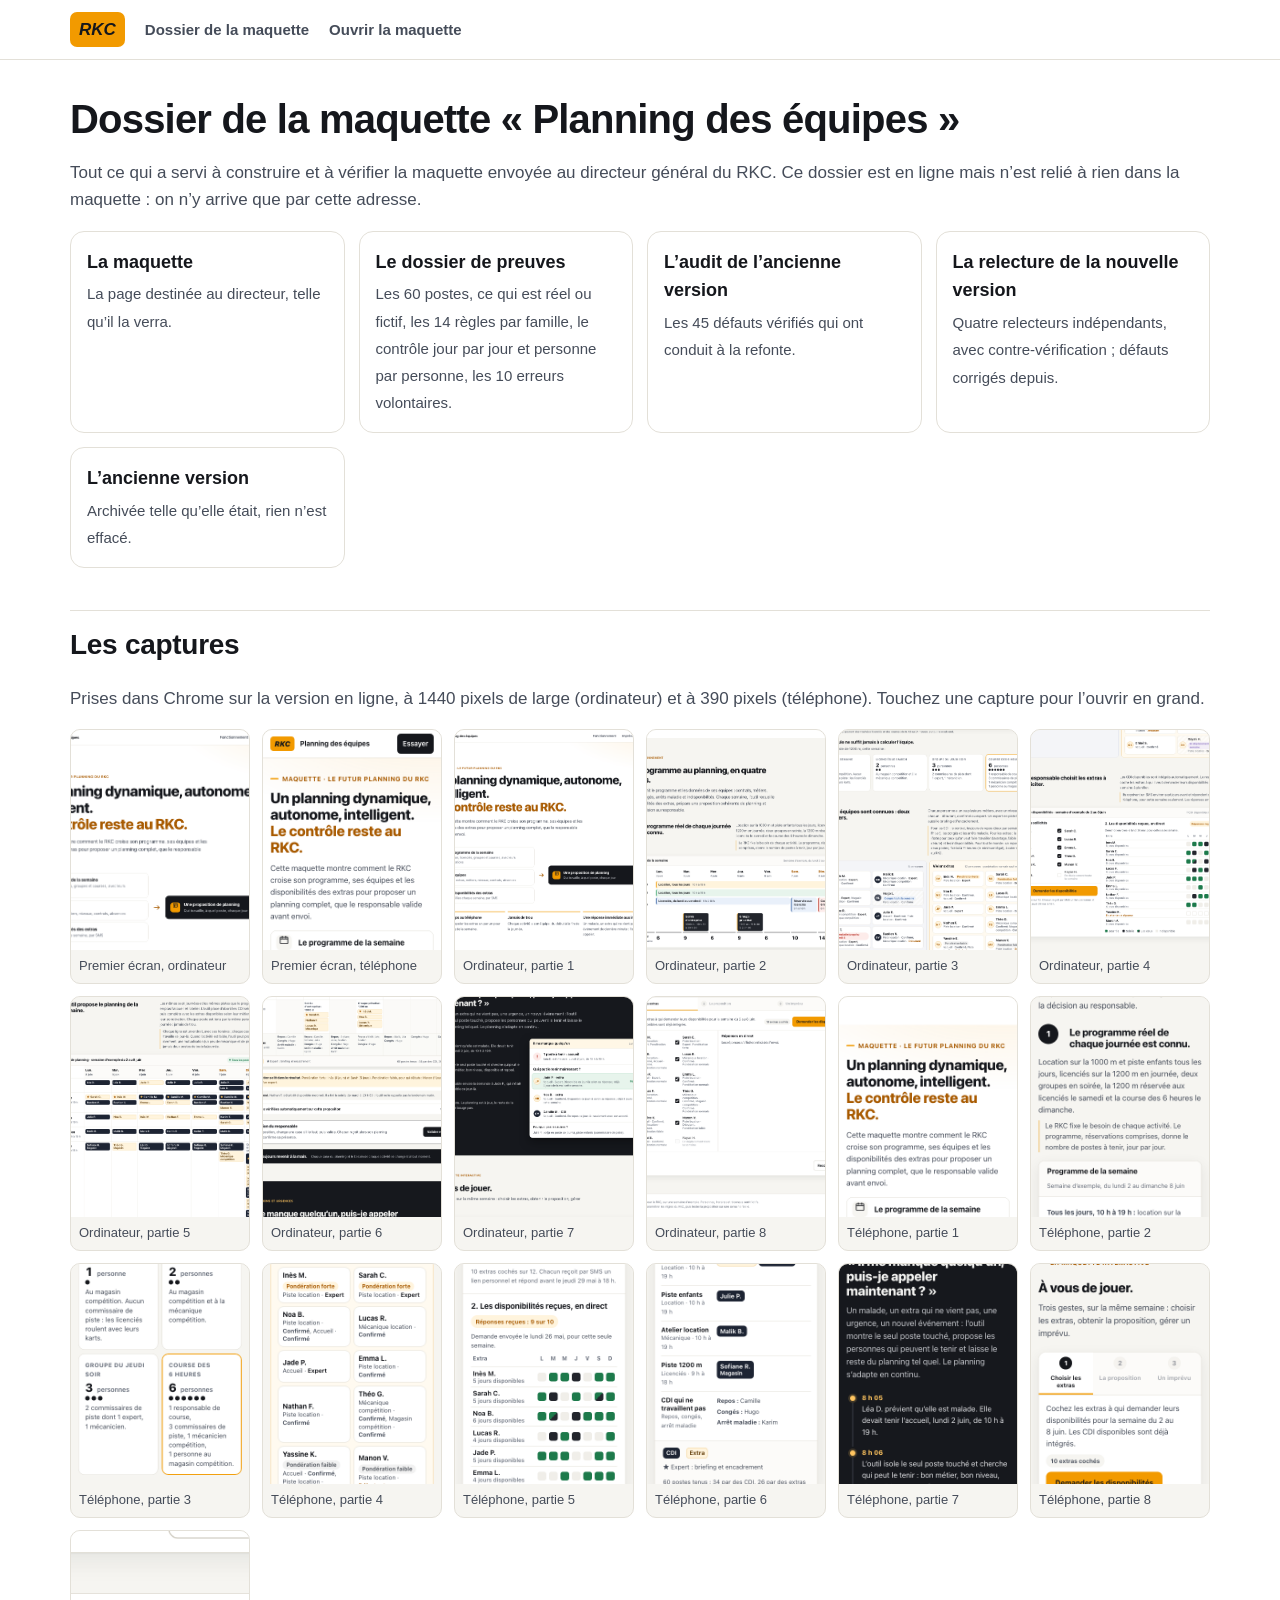
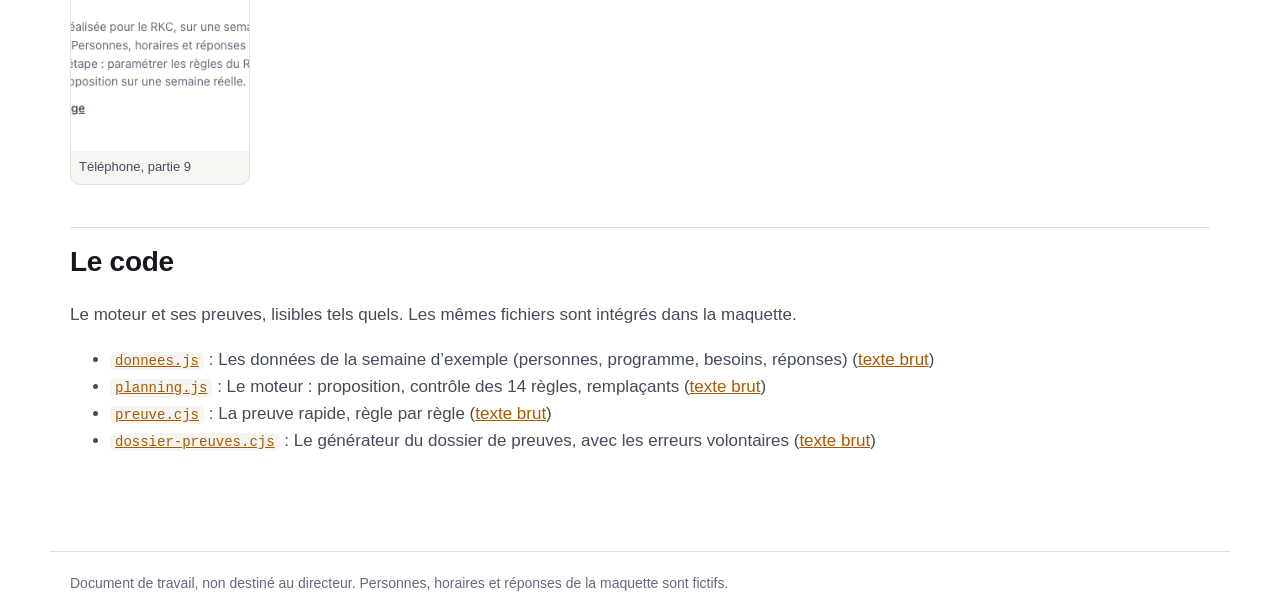
==== preuves/index.html @ 50855656 "Ajouter le dossier de la maquette RKC (preuves, audit, relecture, captures, code) Pages lisibles sur" ====
<!doctype html>
<html lang="fr"><head><meta charset="utf-8"><meta name="viewport" content="width=device-width, initial-scale=1">
<meta name="robots" content="noindex, nofollow"><title>Dossier · Dossier de la maquette RKC</title>
<link rel="icon" href="data:image/svg+xml,%3Csvg xmlns='http://www.w3.org/2000/svg' viewBox='0 0 64 64'%3E%3Crect width='64' height='64' rx='14' fill='%23f29a00'/%3E%3C/svg%3E">
<style>
:root { --encre:#15171c; --encre-2:#454c59; --encre-3:#646b78; --fond:#fff; --fond-2:#f6f5f1; --ligne:#e3e0d8; --orange:#f29a00; --orange-fonce:#a85a00; --vert:#1d7a4b; }
*{box-sizing:border-box} body{margin:0;background:var(--fond);color:var(--encre);font:17px/1.6 -apple-system,BlinkMacSystemFont,"Segoe UI",Roboto,Arial,sans-serif;-webkit-font-smoothing:antialiased}
header{border-bottom:1px solid var(--ligne);background:#fff;position:sticky;top:0;z-index:5}
header .in{max-width:1180px;margin:0 auto;padding:12px 20px;display:flex;gap:12px 20px;align-items:center;flex-wrap:wrap}
.logo{background:var(--orange);color:var(--encre);font-weight:900;font-style:italic;border-radius:7px;padding:4px 9px;text-decoration:none}
header a.lien{color:var(--encre-2);text-decoration:none;font-weight:600;font-size:15px} header a.lien:hover{color:var(--encre)}
main{max-width:1180px;margin:0 auto;padding:28px 20px 80px}
h1{font-size:clamp(28px,4vw,40px);line-height:1.15;letter-spacing:-.02em;margin:8px 0 16px}
h2{font-size:clamp(22px,3vw,28px);margin:42px 0 12px;letter-spacing:-.01em;padding-top:12px;border-top:1px solid var(--ligne)}
h3{font-size:20px;margin:28px 0 8px} h4{font-size:17px;margin:24px 0 6px}
p,li{color:var(--encre-2)} strong{color:var(--encre)} a{color:var(--orange-fonce)}
code{font:14px/1.4 ui-monospace,Menlo,monospace;background:var(--fond-2);padding:1px 5px;border-radius:5px;word-break:break-word}
.tableau{overflow-x:auto;margin:12px 0 18px;border:1px solid var(--ligne);border-radius:12px}
table{border-collapse:collapse;width:100%;font-size:14px;min-width:640px}
th,td{text-align:left;vertical-align:top;padding:8px 10px;border-bottom:1px solid var(--ligne)}
th{background:var(--fond-2);font-weight:700;color:var(--encre);position:sticky;top:0}
tr:nth-child(even) td{background:#fcfbf9}
blockquote{margin:12px 0;padding:10px 14px;border-left:4px solid var(--orange);background:var(--fond-2);border-radius:0 8px 8px 0;color:var(--encre-2)}
.correction{display:inline-block;margin-top:4px;color:var(--vert)}
.avertissement{background:#fff4dd;border:1px solid #f3d39a;border-radius:12px;padding:12px 16px;margin:0 0 20px;color:#5c3600}
.cartes{display:grid;grid-template-columns:repeat(auto-fill,minmax(260px,1fr));gap:14px;margin:14px 0}
.carte{display:block;border:1px solid var(--ligne);border-radius:14px;padding:16px;text-decoration:none;color:var(--encre);background:#fff}
.carte:hover{border-color:var(--encre)} .carte strong{display:block;font-size:18px;margin-bottom:4px} .carte span{color:var(--encre-2);font-size:15px}
.captures{display:grid;grid-template-columns:repeat(auto-fill,minmax(180px,1fr));gap:12px}
.captures a{display:block;border:1px solid var(--ligne);border-radius:10px;overflow:hidden;background:var(--fond-2);text-decoration:none;color:var(--encre-2);font-size:13px}
.captures img{display:block;width:100%;height:220px;object-fit:cover;object-position:top}
.captures span{display:block;padding:6px 8px}
footer{max-width:1180px;margin:0 auto;padding:20px;color:var(--encre-3);font-size:14px;border-top:1px solid var(--ligne)}
</style></head><body>
<header><div class="in"><a class="logo" href="./">RKC</a><a class="lien" href="./">Dossier de la maquette</a><a class="lien" href="./../?v=14">Ouvrir la maquette</a></div></header>
<main>
<h1>Dossier de la maquette « Planning des équipes »</h1>
<p>Tout ce qui a servi à construire et à vérifier la maquette envoyée au directeur général du RKC. Ce dossier est en ligne mais n’est relié à rien dans la maquette : on n’y arrive que par cette adresse.</p>
<div class="cartes">
  <a class="carte" href="../?v=14"><strong>La maquette</strong><span>La page destinée au directeur, telle qu’il la verra.</span></a>
  <a class="carte" href="dossier-de-preuves.html"><strong>Le dossier de preuves</strong><span>Les 60 postes, ce qui est réel ou fictif, les 14 règles par famille, le contrôle jour par jour et personne par personne, les 10 erreurs volontaires.</span></a>
  <a class="carte" href="audit-ancienne-version.html"><strong>L’audit de l’ancienne version</strong><span>Les 45 défauts vérifiés qui ont conduit à la refonte.</span></a>
  <a class="carte" href="relecture-nouvelle-version.html"><strong>La relecture de la nouvelle version</strong><span>Quatre relecteurs indépendants, avec contre-vérification ; défauts corrigés depuis.</span></a>
  <a class="carte" href="../archives/version-du-8-novembre-14h40/"><strong>L’ancienne version</strong><span>Archivée telle qu’elle était, rien n’est effacé.</span></a>
</div>
<h2 id="captures">Les captures</h2>
<p>Prises dans Chrome sur la version en ligne, à 1440 pixels de large (ordinateur) et à 390 pixels (téléphone). Touchez une capture pour l’ouvrir en grand.</p>
<div class="captures"><a href="captures/premier-ecran-1440-ecran.png"><img src="captures/premier-ecran-1440-ecran.png" alt="Premier écran, ordinateur" loading="lazy"><span>Premier écran, ordinateur</span></a><a href="captures/premier-ecran-390-ecran.png"><img src="captures/premier-ecran-390-ecran.png" alt="Premier écran, téléphone" loading="lazy"><span>Premier écran, téléphone</span></a><a href="captures/ordinateur-1440-01.png"><img src="captures/ordinateur-1440-01.png" alt="Ordinateur, partie 1" loading="lazy"><span>Ordinateur, partie 1</span></a><a href="captures/ordinateur-1440-02.png"><img src="captures/ordinateur-1440-02.png" alt="Ordinateur, partie 2" loading="lazy"><span>Ordinateur, partie 2</span></a><a href="captures/ordinateur-1440-03.png"><img src="captures/ordinateur-1440-03.png" alt="Ordinateur, partie 3" loading="lazy"><span>Ordinateur, partie 3</span></a><a href="captures/ordinateur-1440-04.png"><img src="captures/ordinateur-1440-04.png" alt="Ordinateur, partie 4" loading="lazy"><span>Ordinateur, partie 4</span></a><a href="captures/ordinateur-1440-05.png"><img src="captures/ordinateur-1440-05.png" alt="Ordinateur, partie 5" loading="lazy"><span>Ordinateur, partie 5</span></a><a href="captures/ordinateur-1440-06.png"><img src="captures/ordinateur-1440-06.png" alt="Ordinateur, partie 6" loading="lazy"><span>Ordinateur, partie 6</span></a><a href="captures/ordinateur-1440-07.png"><img src="captures/ordinateur-1440-07.png" alt="Ordinateur, partie 7" loading="lazy"><span>Ordinateur, partie 7</span></a><a href="captures/ordinateur-1440-08.png"><img src="captures/ordinateur-1440-08.png" alt="Ordinateur, partie 8" loading="lazy"><span>Ordinateur, partie 8</span></a><a href="captures/telephone-390-01.png"><img src="captures/telephone-390-01.png" alt="Téléphone, partie 1" loading="lazy"><span>Téléphone, partie 1</span></a><a href="captures/telephone-390-02.png"><img src="captures/telephone-390-02.png" alt="Téléphone, partie 2" loading="lazy"><span>Téléphone, partie 2</span></a><a href="captures/telephone-390-03.png"><img src="captures/telephone-390-03.png" alt="Téléphone, partie 3" loading="lazy"><span>Téléphone, partie 3</span></a><a href="captures/telephone-390-04.png"><img src="captures/telephone-390-04.png" alt="Téléphone, partie 4" loading="lazy"><span>Téléphone, partie 4</span></a><a href="captures/telephone-390-05.png"><img src="captures/telephone-390-05.png" alt="Téléphone, partie 5" loading="lazy"><span>Téléphone, partie 5</span></a><a href="captures/telephone-390-06.png"><img src="captures/telephone-390-06.png" alt="Téléphone, partie 6" loading="lazy"><span>Téléphone, partie 6</span></a><a href="captures/telephone-390-07.png"><img src="captures/telephone-390-07.png" alt="Téléphone, partie 7" loading="lazy"><span>Téléphone, partie 7</span></a><a href="captures/telephone-390-08.png"><img src="captures/telephone-390-08.png" alt="Téléphone, partie 8" loading="lazy"><span>Téléphone, partie 8</span></a><a href="captures/telephone-390-09.png"><img src="captures/telephone-390-09.png" alt="Téléphone, partie 9" loading="lazy"><span>Téléphone, partie 9</span></a></div>
<h2 id="code">Le code</h2>
<p>Le moteur et ses preuves, lisibles tels quels. Les mêmes fichiers sont intégrés dans la maquette.</p>
<ul><li><a href="https://github.com/ariver-ops/rkc-planning-vision/blob/gh-pages/preuves/sources/donnees.js.txt"><code>donnees.js</code></a> : Les données de la semaine d’exemple (personnes, programme, besoins, réponses) (<a href="sources/donnees.js.txt">texte brut</a>)</li><li><a href="https://github.com/ariver-ops/rkc-planning-vision/blob/gh-pages/preuves/sources/planning.js.txt"><code>planning.js</code></a> : Le moteur : proposition, contrôle des 14 règles, remplaçants (<a href="sources/planning.js.txt">texte brut</a>)</li><li><a href="https://github.com/ariver-ops/rkc-planning-vision/blob/gh-pages/preuves/sources/preuve.cjs.txt"><code>preuve.cjs</code></a> : La preuve rapide, règle par règle (<a href="sources/preuve.cjs.txt">texte brut</a>)</li><li><a href="https://github.com/ariver-ops/rkc-planning-vision/blob/gh-pages/preuves/sources/dossier-preuves.cjs.txt"><code>dossier-preuves.cjs</code></a> : Le générateur du dossier de preuves, avec les erreurs volontaires (<a href="sources/dossier-preuves.cjs.txt">texte brut</a>)</li></ul>
</main>
<footer>Document de travail, non destiné au directeur. Personnes, horaires et réponses de la maquette sont fictifs.</footer>
</body></html>
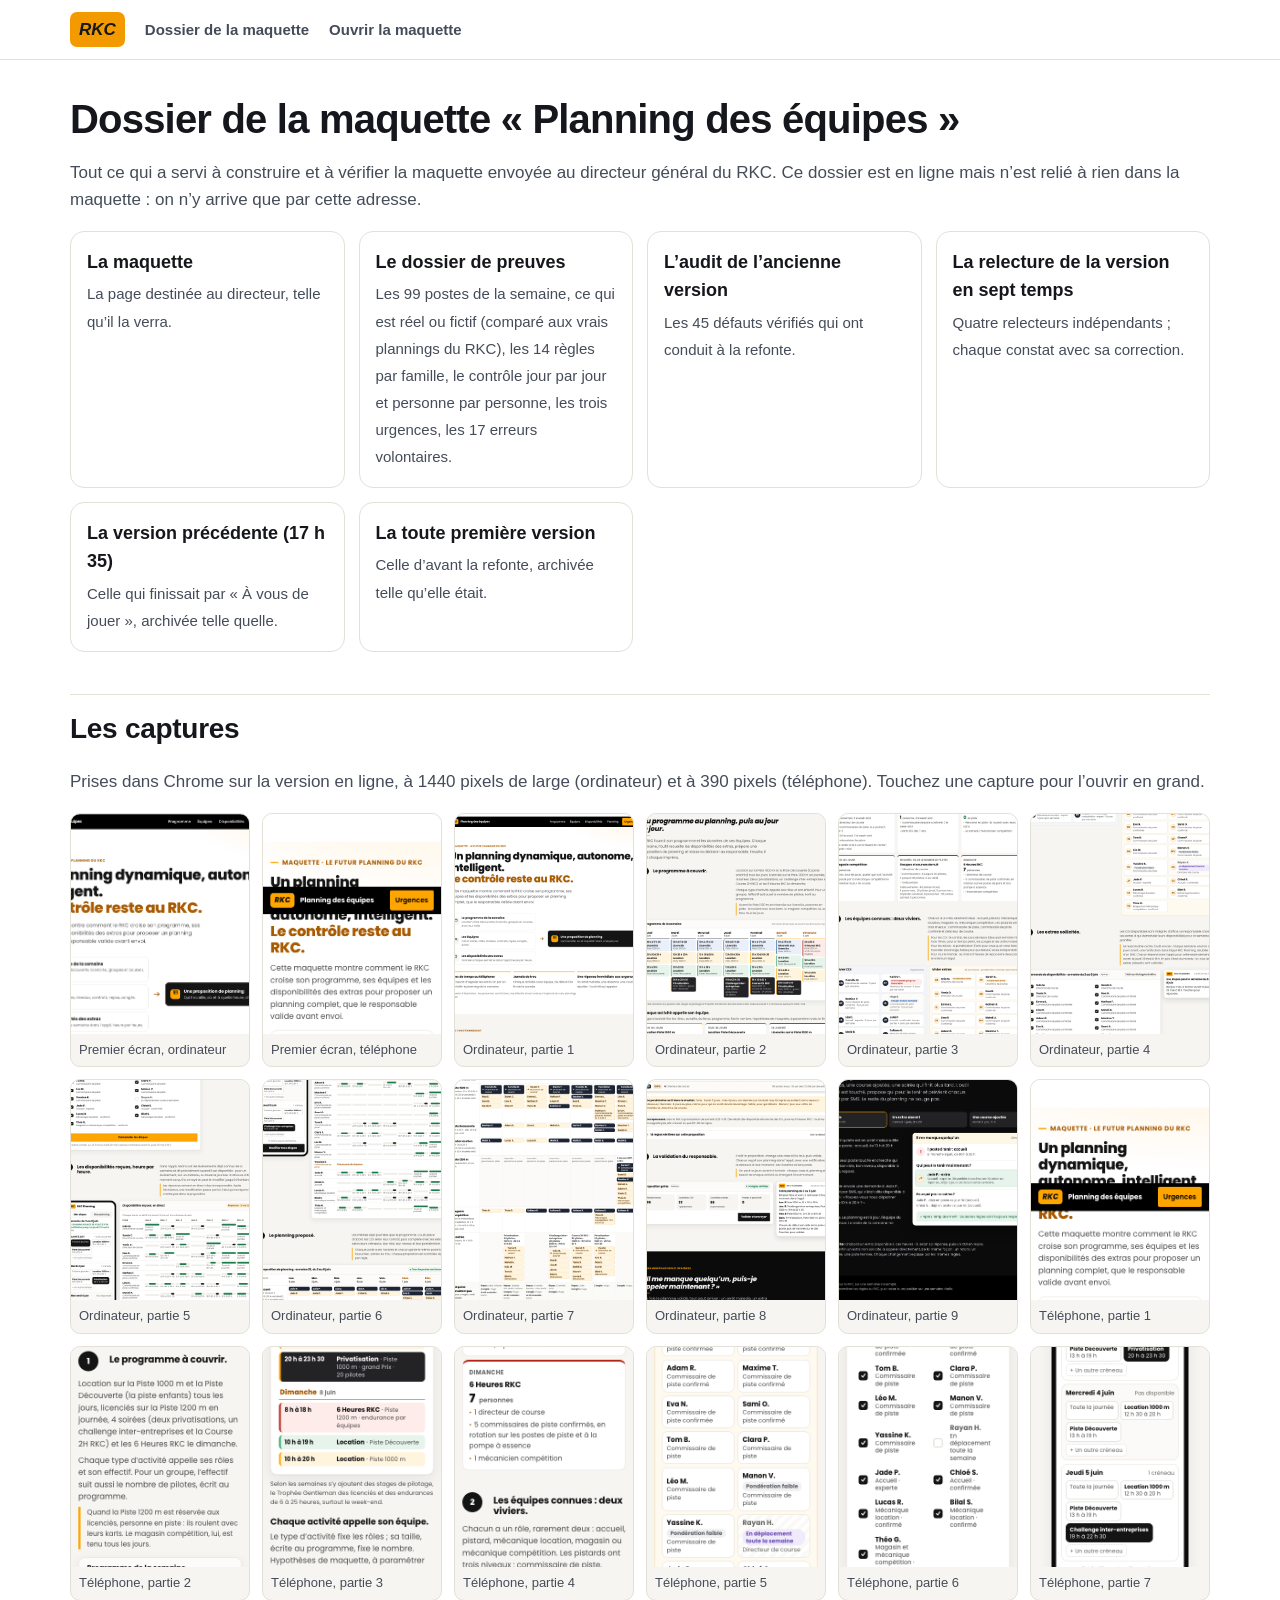
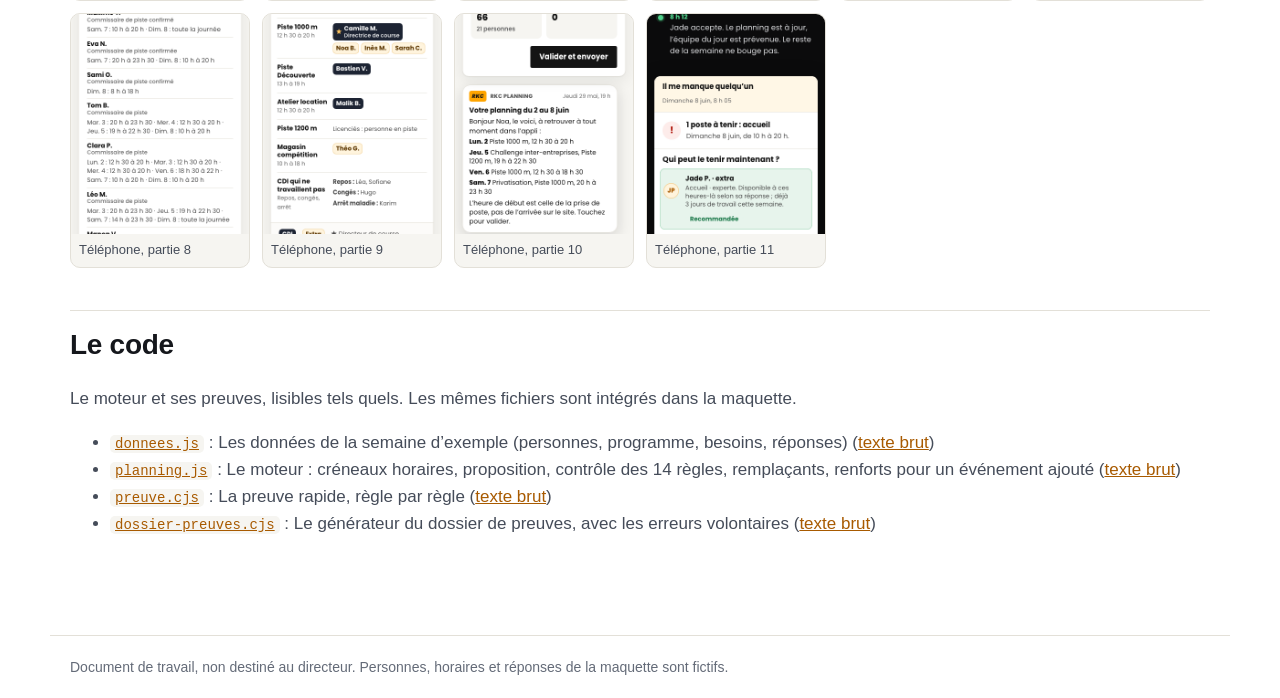
==== commit 19cbd560: "Maquette RKC : validation depuis l'ordinateur ou le téléphone ; dossier de preuves, relecture et cap" ====
--- a/preuves/index.html
+++ b/preuves/index.html
@@ -1,7 +1,7 @@
 <!doctype html>
 <html lang="fr"><head><meta charset="utf-8"><meta name="viewport" content="width=device-width, initial-scale=1">
 <meta name="robots" content="noindex, nofollow"><title>Dossier · Dossier de la maquette RKC</title>
-<link rel="icon" href="data:image/svg+xml,%3Csvg xmlns='http://www.w3.org/2000/svg' viewBox='0 0 64 64'%3E%3Crect width='64' height='64' rx='14' fill='%23f29a00'/%3E%3C/svg%3E">
+<link rel="icon" href="data:image/svg+xml,%3Csvg xmlns='http://www.w3.org/2000/svg' viewBox='0 0 64 64'%3E%3Crect width='64' height='64' rx='14' fill='%23ffa500'/%3E%3C/svg%3E">
 <style>
 :root { --encre:#15171c; --encre-2:#454c59; --encre-3:#646b78; --fond:#fff; --fond-2:#f6f5f1; --ligne:#e3e0d8; --orange:#f29a00; --orange-fonce:#a85a00; --vert:#1d7a4b; }
 *{box-sizing:border-box} body{margin:0;background:var(--fond);color:var(--encre);font:17px/1.6 -apple-system,BlinkMacSystemFont,"Segoe UI",Roboto,Arial,sans-serif;-webkit-font-smoothing:antialiased}
@@ -32,23 +32,24 @@
 .captures span{display:block;padding:6px 8px}
 footer{max-width:1180px;margin:0 auto;padding:20px;color:var(--encre-3);font-size:14px;border-top:1px solid var(--ligne)}
 </style></head><body>
-<header><div class="in"><a class="logo" href="./">RKC</a><a class="lien" href="./">Dossier de la maquette</a><a class="lien" href="./../?v=14">Ouvrir la maquette</a></div></header>
+<header><div class="in"><a class="logo" href="./">RKC</a><a class="lien" href="./">Dossier de la maquette</a><a class="lien" href="./../?v=16">Ouvrir la maquette</a></div></header>
 <main>
 <h1>Dossier de la maquette « Planning des équipes »</h1>
 <p>Tout ce qui a servi à construire et à vérifier la maquette envoyée au directeur général du RKC. Ce dossier est en ligne mais n’est relié à rien dans la maquette : on n’y arrive que par cette adresse.</p>
 <div class="cartes">
-  <a class="carte" href="../?v=14"><strong>La maquette</strong><span>La page destinée au directeur, telle qu’il la verra.</span></a>
-  <a class="carte" href="dossier-de-preuves.html"><strong>Le dossier de preuves</strong><span>Les 60 postes, ce qui est réel ou fictif, les 14 règles par famille, le contrôle jour par jour et personne par personne, les 10 erreurs volontaires.</span></a>
+  <a class="carte" href="../?v=16"><strong>La maquette</strong><span>La page destinée au directeur, telle qu’il la verra.</span></a>
+  <a class="carte" href="dossier-de-preuves.html"><strong>Le dossier de preuves</strong><span>Les 99 postes de la semaine, ce qui est réel ou fictif (comparé aux vrais plannings du RKC), les 14 règles par famille, le contrôle jour par jour et personne par personne, les trois urgences, les 17 erreurs volontaires.</span></a>
   <a class="carte" href="audit-ancienne-version.html"><strong>L’audit de l’ancienne version</strong><span>Les 45 défauts vérifiés qui ont conduit à la refonte.</span></a>
-  <a class="carte" href="relecture-nouvelle-version.html"><strong>La relecture de la nouvelle version</strong><span>Quatre relecteurs indépendants, avec contre-vérification ; défauts corrigés depuis.</span></a>
-  <a class="carte" href="../archives/version-du-8-novembre-14h40/"><strong>L’ancienne version</strong><span>Archivée telle qu’elle était, rien n’est effacé.</span></a>
+  <a class="carte" href="relecture-nouvelle-version.html"><strong>La relecture de la version en sept temps</strong><span>Quatre relecteurs indépendants ; chaque constat avec sa correction.</span></a>
+  <a class="carte" href="../archives/version-du-8-novembre-17h35/"><strong>La version précédente (17 h 35)</strong><span>Celle qui finissait par « À vous de jouer », archivée telle quelle.</span></a>
+  <a class="carte" href="../archives/version-du-8-novembre-14h40/"><strong>La toute première version</strong><span>Celle d’avant la refonte, archivée telle qu’elle était.</span></a>
 </div>
 <h2 id="captures">Les captures</h2>
 <p>Prises dans Chrome sur la version en ligne, à 1440 pixels de large (ordinateur) et à 390 pixels (téléphone). Touchez une capture pour l’ouvrir en grand.</p>
-<div class="captures"><a href="captures/premier-ecran-1440-ecran.png"><img src="captures/premier-ecran-1440-ecran.png" alt="Premier écran, ordinateur" loading="lazy"><span>Premier écran, ordinateur</span></a><a href="captures/premier-ecran-390-ecran.png"><img src="captures/premier-ecran-390-ecran.png" alt="Premier écran, téléphone" loading="lazy"><span>Premier écran, téléphone</span></a><a href="captures/ordinateur-1440-01.png"><img src="captures/ordinateur-1440-01.png" alt="Ordinateur, partie 1" loading="lazy"><span>Ordinateur, partie 1</span></a><a href="captures/ordinateur-1440-02.png"><img src="captures/ordinateur-1440-02.png" alt="Ordinateur, partie 2" loading="lazy"><span>Ordinateur, partie 2</span></a><a href="captures/ordinateur-1440-03.png"><img src="captures/ordinateur-1440-03.png" alt="Ordinateur, partie 3" loading="lazy"><span>Ordinateur, partie 3</span></a><a href="captures/ordinateur-1440-04.png"><img src="captures/ordinateur-1440-04.png" alt="Ordinateur, partie 4" loading="lazy"><span>Ordinateur, partie 4</span></a><a href="captures/ordinateur-1440-05.png"><img src="captures/ordinateur-1440-05.png" alt="Ordinateur, partie 5" loading="lazy"><span>Ordinateur, partie 5</span></a><a href="captures/ordinateur-1440-06.png"><img src="captures/ordinateur-1440-06.png" alt="Ordinateur, partie 6" loading="lazy"><span>Ordinateur, partie 6</span></a><a href="captures/ordinateur-1440-07.png"><img src="captures/ordinateur-1440-07.png" alt="Ordinateur, partie 7" loading="lazy"><span>Ordinateur, partie 7</span></a><a href="captures/ordinateur-1440-08.png"><img src="captures/ordinateur-1440-08.png" alt="Ordinateur, partie 8" loading="lazy"><span>Ordinateur, partie 8</span></a><a href="captures/telephone-390-01.png"><img src="captures/telephone-390-01.png" alt="Téléphone, partie 1" loading="lazy"><span>Téléphone, partie 1</span></a><a href="captures/telephone-390-02.png"><img src="captures/telephone-390-02.png" alt="Téléphone, partie 2" loading="lazy"><span>Téléphone, partie 2</span></a><a href="captures/telephone-390-03.png"><img src="captures/telephone-390-03.png" alt="Téléphone, partie 3" loading="lazy"><span>Téléphone, partie 3</span></a><a href="captures/telephone-390-04.png"><img src="captures/telephone-390-04.png" alt="Téléphone, partie 4" loading="lazy"><span>Téléphone, partie 4</span></a><a href="captures/telephone-390-05.png"><img src="captures/telephone-390-05.png" alt="Téléphone, partie 5" loading="lazy"><span>Téléphone, partie 5</span></a><a href="captures/telephone-390-06.png"><img src="captures/telephone-390-06.png" alt="Téléphone, partie 6" loading="lazy"><span>Téléphone, partie 6</span></a><a href="captures/telephone-390-07.png"><img src="captures/telephone-390-07.png" alt="Téléphone, partie 7" loading="lazy"><span>Téléphone, partie 7</span></a><a href="captures/telephone-390-08.png"><img src="captures/telephone-390-08.png" alt="Téléphone, partie 8" loading="lazy"><span>Téléphone, partie 8</span></a><a href="captures/telephone-390-09.png"><img src="captures/telephone-390-09.png" alt="Téléphone, partie 9" loading="lazy"><span>Téléphone, partie 9</span></a></div>
+<div class="captures"><a href="captures/premier-ecran-1440-ecran.png"><img src="captures/premier-ecran-1440-ecran.png" alt="Premier écran, ordinateur" loading="lazy"><span>Premier écran, ordinateur</span></a><a href="captures/premier-ecran-390-ecran.png"><img src="captures/premier-ecran-390-ecran.png" alt="Premier écran, téléphone" loading="lazy"><span>Premier écran, téléphone</span></a><a href="captures/ordinateur-1440-01.png"><img src="captures/ordinateur-1440-01.png" alt="Ordinateur, partie 1" loading="lazy"><span>Ordinateur, partie 1</span></a><a href="captures/ordinateur-1440-02.png"><img src="captures/ordinateur-1440-02.png" alt="Ordinateur, partie 2" loading="lazy"><span>Ordinateur, partie 2</span></a><a href="captures/ordinateur-1440-03.png"><img src="captures/ordinateur-1440-03.png" alt="Ordinateur, partie 3" loading="lazy"><span>Ordinateur, partie 3</span></a><a href="captures/ordinateur-1440-04.png"><img src="captures/ordinateur-1440-04.png" alt="Ordinateur, partie 4" loading="lazy"><span>Ordinateur, partie 4</span></a><a href="captures/ordinateur-1440-05.png"><img src="captures/ordinateur-1440-05.png" alt="Ordinateur, partie 5" loading="lazy"><span>Ordinateur, partie 5</span></a><a href="captures/ordinateur-1440-06.png"><img src="captures/ordinateur-1440-06.png" alt="Ordinateur, partie 6" loading="lazy"><span>Ordinateur, partie 6</span></a><a href="captures/ordinateur-1440-07.png"><img src="captures/ordinateur-1440-07.png" alt="Ordinateur, partie 7" loading="lazy"><span>Ordinateur, partie 7</span></a><a href="captures/ordinateur-1440-08.png"><img src="captures/ordinateur-1440-08.png" alt="Ordinateur, partie 8" loading="lazy"><span>Ordinateur, partie 8</span></a><a href="captures/ordinateur-1440-09.png"><img src="captures/ordinateur-1440-09.png" alt="Ordinateur, partie 9" loading="lazy"><span>Ordinateur, partie 9</span></a><a href="captures/telephone-390-01.png"><img src="captures/telephone-390-01.png" alt="Téléphone, partie 1" loading="lazy"><span>Téléphone, partie 1</span></a><a href="captures/telephone-390-02.png"><img src="captures/telephone-390-02.png" alt="Téléphone, partie 2" loading="lazy"><span>Téléphone, partie 2</span></a><a href="captures/telephone-390-03.png"><img src="captures/telephone-390-03.png" alt="Téléphone, partie 3" loading="lazy"><span>Téléphone, partie 3</span></a><a href="captures/telephone-390-04.png"><img src="captures/telephone-390-04.png" alt="Téléphone, partie 4" loading="lazy"><span>Téléphone, partie 4</span></a><a href="captures/telephone-390-05.png"><img src="captures/telephone-390-05.png" alt="Téléphone, partie 5" loading="lazy"><span>Téléphone, partie 5</span></a><a href="captures/telephone-390-06.png"><img src="captures/telephone-390-06.png" alt="Téléphone, partie 6" loading="lazy"><span>Téléphone, partie 6</span></a><a href="captures/telephone-390-07.png"><img src="captures/telephone-390-07.png" alt="Téléphone, partie 7" loading="lazy"><span>Téléphone, partie 7</span></a><a href="captures/telephone-390-08.png"><img src="captures/telephone-390-08.png" alt="Téléphone, partie 8" loading="lazy"><span>Téléphone, partie 8</span></a><a href="captures/telephone-390-09.png"><img src="captures/telephone-390-09.png" alt="Téléphone, partie 9" loading="lazy"><span>Téléphone, partie 9</span></a><a href="captures/telephone-390-10.png"><img src="captures/telephone-390-10.png" alt="Téléphone, partie 10" loading="lazy"><span>Téléphone, partie 10</span></a><a href="captures/telephone-390-11.png"><img src="captures/telephone-390-11.png" alt="Téléphone, partie 11" loading="lazy"><span>Téléphone, partie 11</span></a></div>
 <h2 id="code">Le code</h2>
 <p>Le moteur et ses preuves, lisibles tels quels. Les mêmes fichiers sont intégrés dans la maquette.</p>
-<ul><li><a href="https://github.com/ariver-ops/rkc-planning-vision/blob/gh-pages/preuves/sources/donnees.js.txt"><code>donnees.js</code></a> : Les données de la semaine d’exemple (personnes, programme, besoins, réponses) (<a href="sources/donnees.js.txt">texte brut</a>)</li><li><a href="https://github.com/ariver-ops/rkc-planning-vision/blob/gh-pages/preuves/sources/planning.js.txt"><code>planning.js</code></a> : Le moteur : proposition, contrôle des 14 règles, remplaçants (<a href="sources/planning.js.txt">texte brut</a>)</li><li><a href="https://github.com/ariver-ops/rkc-planning-vision/blob/gh-pages/preuves/sources/preuve.cjs.txt"><code>preuve.cjs</code></a> : La preuve rapide, règle par règle (<a href="sources/preuve.cjs.txt">texte brut</a>)</li><li><a href="https://github.com/ariver-ops/rkc-planning-vision/blob/gh-pages/preuves/sources/dossier-preuves.cjs.txt"><code>dossier-preuves.cjs</code></a> : Le générateur du dossier de preuves, avec les erreurs volontaires (<a href="sources/dossier-preuves.cjs.txt">texte brut</a>)</li></ul>
+<ul><li><a href="https://github.com/ariver-ops/rkc-planning-vision/blob/gh-pages/preuves/sources/donnees.js.txt"><code>donnees.js</code></a> : Les données de la semaine d’exemple (personnes, programme, besoins, réponses) (<a href="sources/donnees.js.txt">texte brut</a>)</li><li><a href="https://github.com/ariver-ops/rkc-planning-vision/blob/gh-pages/preuves/sources/planning.js.txt"><code>planning.js</code></a> : Le moteur : créneaux horaires, proposition, contrôle des 14 règles, remplaçants, renforts pour un événement ajouté (<a href="sources/planning.js.txt">texte brut</a>)</li><li><a href="https://github.com/ariver-ops/rkc-planning-vision/blob/gh-pages/preuves/sources/preuve.cjs.txt"><code>preuve.cjs</code></a> : La preuve rapide, règle par règle (<a href="sources/preuve.cjs.txt">texte brut</a>)</li><li><a href="https://github.com/ariver-ops/rkc-planning-vision/blob/gh-pages/preuves/sources/dossier-preuves.cjs.txt"><code>dossier-preuves.cjs</code></a> : Le générateur du dossier de preuves, avec les erreurs volontaires (<a href="sources/dossier-preuves.cjs.txt">texte brut</a>)</li></ul>
 </main>
 <footer>Document de travail, non destiné au directeur. Personnes, horaires et réponses de la maquette sont fictifs.</footer>
 </body></html>
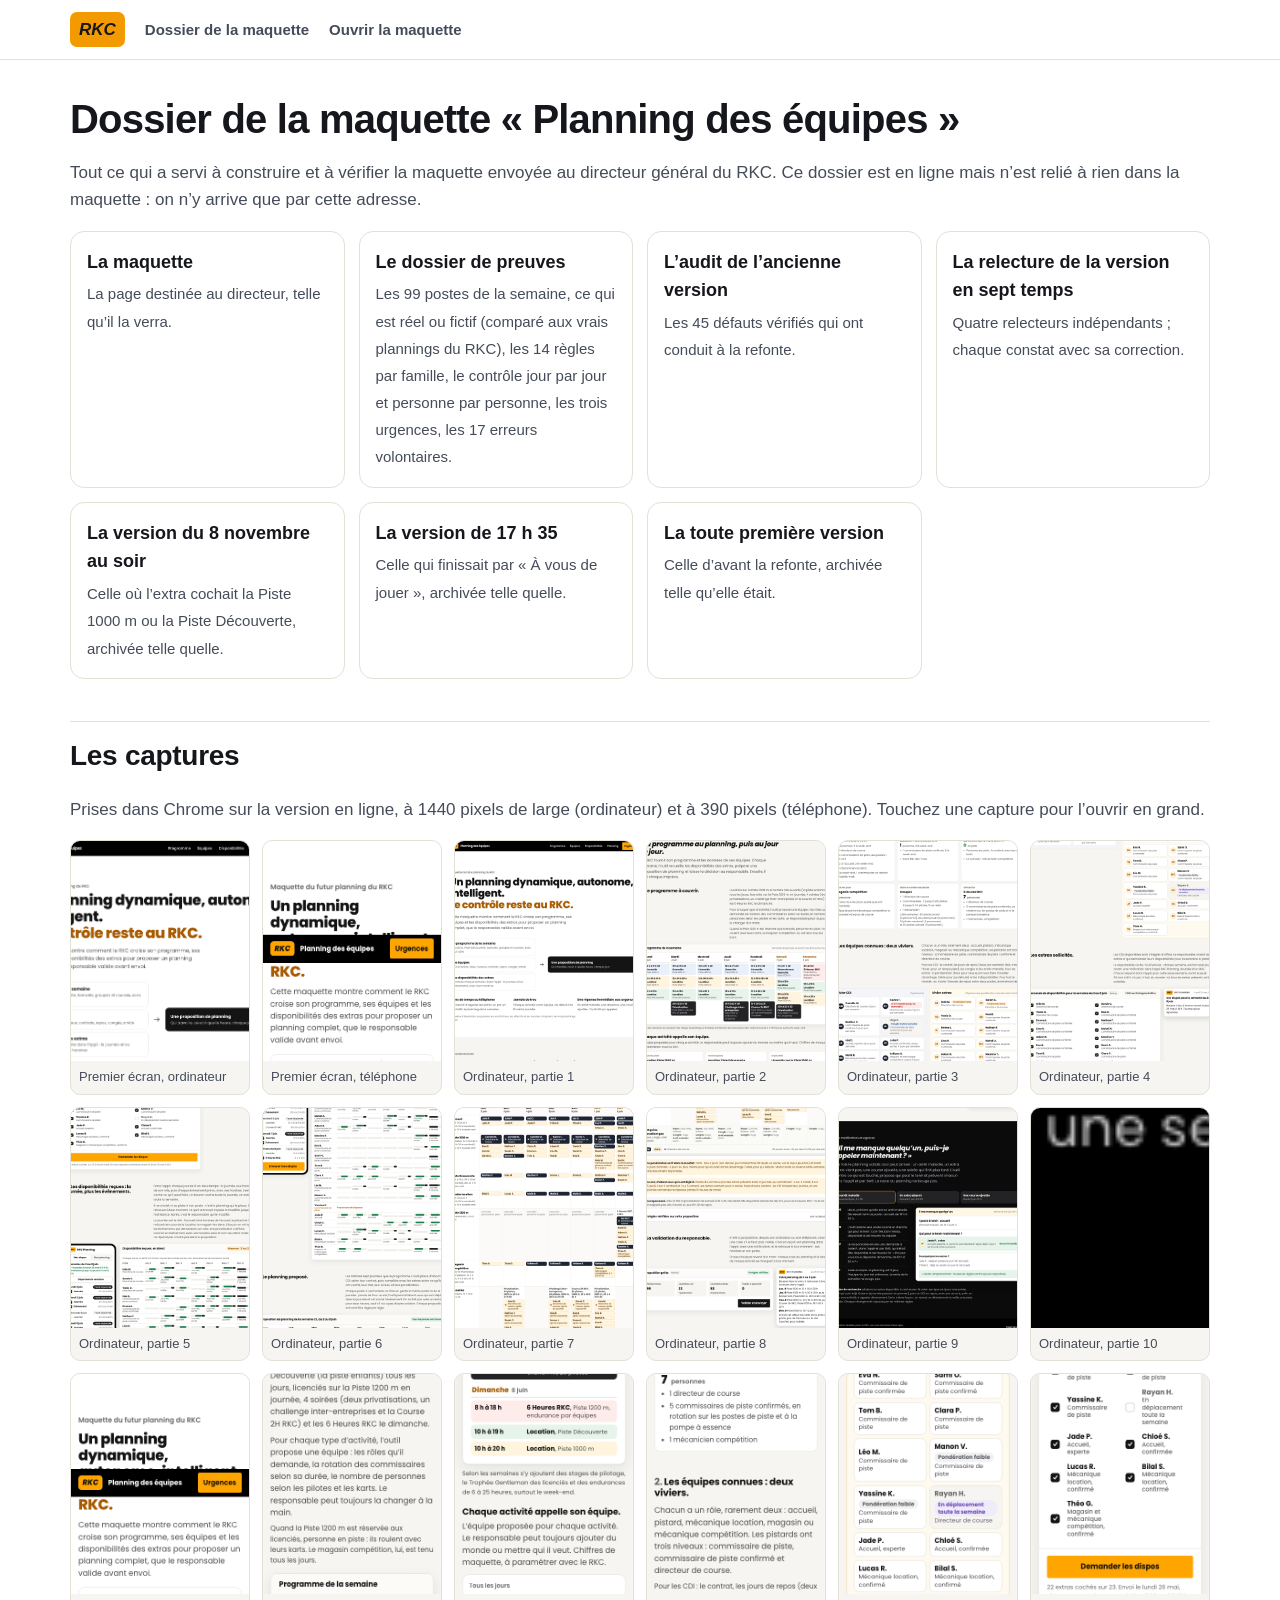
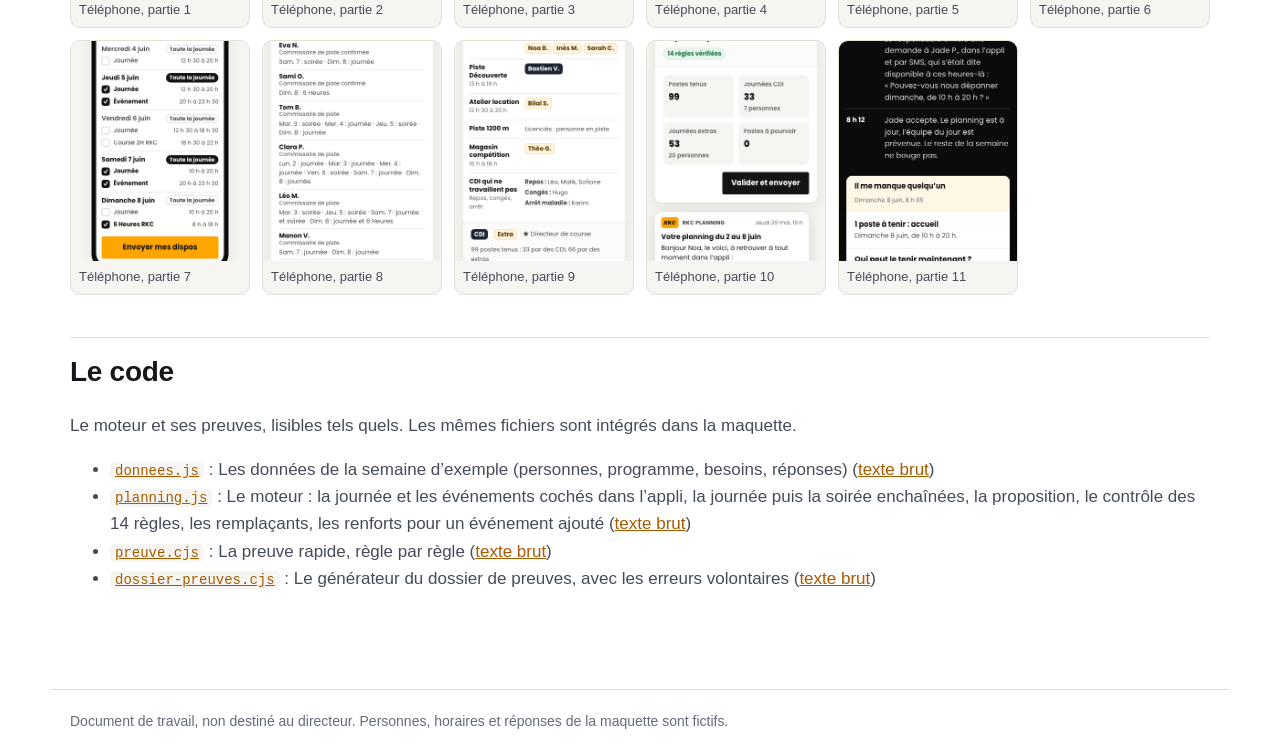
==== commit 06a060bd: "Dossier de preuves : journée et événements cochés, soirée enchaînée, captures de la version en ligne" ====
--- a/preuves/index.html
+++ b/preuves/index.html
@@ -37,19 +37,20 @@
 <h1>Dossier de la maquette « Planning des équipes »</h1>
 <p>Tout ce qui a servi à construire et à vérifier la maquette envoyée au directeur général du RKC. Ce dossier est en ligne mais n’est relié à rien dans la maquette : on n’y arrive que par cette adresse.</p>
 <div class="cartes">
-  <a class="carte" href="../?v=16"><strong>La maquette</strong><span>La page destinée au directeur, telle qu’il la verra.</span></a>
+  <a class="carte" href="../"><strong>La maquette</strong><span>La page destinée au directeur, telle qu’il la verra.</span></a>
   <a class="carte" href="dossier-de-preuves.html"><strong>Le dossier de preuves</strong><span>Les 99 postes de la semaine, ce qui est réel ou fictif (comparé aux vrais plannings du RKC), les 14 règles par famille, le contrôle jour par jour et personne par personne, les trois urgences, les 17 erreurs volontaires.</span></a>
   <a class="carte" href="audit-ancienne-version.html"><strong>L’audit de l’ancienne version</strong><span>Les 45 défauts vérifiés qui ont conduit à la refonte.</span></a>
   <a class="carte" href="relecture-nouvelle-version.html"><strong>La relecture de la version en sept temps</strong><span>Quatre relecteurs indépendants ; chaque constat avec sa correction.</span></a>
-  <a class="carte" href="../archives/version-du-8-novembre-17h35/"><strong>La version précédente (17 h 35)</strong><span>Celle qui finissait par « À vous de jouer », archivée telle quelle.</span></a>
+  <a class="carte" href="../archives/version-du-8-novembre-soir/"><strong>La version du 8 novembre au soir</strong><span>Celle où l’extra cochait la Piste 1000 m ou la Piste Découverte, archivée telle quelle.</span></a>
+  <a class="carte" href="../archives/version-du-8-novembre-17h35/"><strong>La version de 17 h 35</strong><span>Celle qui finissait par « À vous de jouer », archivée telle quelle.</span></a>
   <a class="carte" href="../archives/version-du-8-novembre-14h40/"><strong>La toute première version</strong><span>Celle d’avant la refonte, archivée telle qu’elle était.</span></a>
 </div>
 <h2 id="captures">Les captures</h2>
 <p>Prises dans Chrome sur la version en ligne, à 1440 pixels de large (ordinateur) et à 390 pixels (téléphone). Touchez une capture pour l’ouvrir en grand.</p>
-<div class="captures"><a href="captures/premier-ecran-1440-ecran.png"><img src="captures/premier-ecran-1440-ecran.png" alt="Premier écran, ordinateur" loading="lazy"><span>Premier écran, ordinateur</span></a><a href="captures/premier-ecran-390-ecran.png"><img src="captures/premier-ecran-390-ecran.png" alt="Premier écran, téléphone" loading="lazy"><span>Premier écran, téléphone</span></a><a href="captures/ordinateur-1440-01.png"><img src="captures/ordinateur-1440-01.png" alt="Ordinateur, partie 1" loading="lazy"><span>Ordinateur, partie 1</span></a><a href="captures/ordinateur-1440-02.png"><img src="captures/ordinateur-1440-02.png" alt="Ordinateur, partie 2" loading="lazy"><span>Ordinateur, partie 2</span></a><a href="captures/ordinateur-1440-03.png"><img src="captures/ordinateur-1440-03.png" alt="Ordinateur, partie 3" loading="lazy"><span>Ordinateur, partie 3</span></a><a href="captures/ordinateur-1440-04.png"><img src="captures/ordinateur-1440-04.png" alt="Ordinateur, partie 4" loading="lazy"><span>Ordinateur, partie 4</span></a><a href="captures/ordinateur-1440-05.png"><img src="captures/ordinateur-1440-05.png" alt="Ordinateur, partie 5" loading="lazy"><span>Ordinateur, partie 5</span></a><a href="captures/ordinateur-1440-06.png"><img src="captures/ordinateur-1440-06.png" alt="Ordinateur, partie 6" loading="lazy"><span>Ordinateur, partie 6</span></a><a href="captures/ordinateur-1440-07.png"><img src="captures/ordinateur-1440-07.png" alt="Ordinateur, partie 7" loading="lazy"><span>Ordinateur, partie 7</span></a><a href="captures/ordinateur-1440-08.png"><img src="captures/ordinateur-1440-08.png" alt="Ordinateur, partie 8" loading="lazy"><span>Ordinateur, partie 8</span></a><a href="captures/ordinateur-1440-09.png"><img src="captures/ordinateur-1440-09.png" alt="Ordinateur, partie 9" loading="lazy"><span>Ordinateur, partie 9</span></a><a href="captures/telephone-390-01.png"><img src="captures/telephone-390-01.png" alt="Téléphone, partie 1" loading="lazy"><span>Téléphone, partie 1</span></a><a href="captures/telephone-390-02.png"><img src="captures/telephone-390-02.png" alt="Téléphone, partie 2" loading="lazy"><span>Téléphone, partie 2</span></a><a href="captures/telephone-390-03.png"><img src="captures/telephone-390-03.png" alt="Téléphone, partie 3" loading="lazy"><span>Téléphone, partie 3</span></a><a href="captures/telephone-390-04.png"><img src="captures/telephone-390-04.png" alt="Téléphone, partie 4" loading="lazy"><span>Téléphone, partie 4</span></a><a href="captures/telephone-390-05.png"><img src="captures/telephone-390-05.png" alt="Téléphone, partie 5" loading="lazy"><span>Téléphone, partie 5</span></a><a href="captures/telephone-390-06.png"><img src="captures/telephone-390-06.png" alt="Téléphone, partie 6" loading="lazy"><span>Téléphone, partie 6</span></a><a href="captures/telephone-390-07.png"><img src="captures/telephone-390-07.png" alt="Téléphone, partie 7" loading="lazy"><span>Téléphone, partie 7</span></a><a href="captures/telephone-390-08.png"><img src="captures/telephone-390-08.png" alt="Téléphone, partie 8" loading="lazy"><span>Téléphone, partie 8</span></a><a href="captures/telephone-390-09.png"><img src="captures/telephone-390-09.png" alt="Téléphone, partie 9" loading="lazy"><span>Téléphone, partie 9</span></a><a href="captures/telephone-390-10.png"><img src="captures/telephone-390-10.png" alt="Téléphone, partie 10" loading="lazy"><span>Téléphone, partie 10</span></a><a href="captures/telephone-390-11.png"><img src="captures/telephone-390-11.png" alt="Téléphone, partie 11" loading="lazy"><span>Téléphone, partie 11</span></a></div>
+<div class="captures"><a href="captures/premier-ecran-1440-ecran.png"><img src="captures/premier-ecran-1440-ecran.png" alt="Premier écran, ordinateur" loading="lazy"><span>Premier écran, ordinateur</span></a><a href="captures/premier-ecran-390-ecran.png"><img src="captures/premier-ecran-390-ecran.png" alt="Premier écran, téléphone" loading="lazy"><span>Premier écran, téléphone</span></a><a href="captures/ordinateur-1440-01.png"><img src="captures/ordinateur-1440-01.png" alt="Ordinateur, partie 1" loading="lazy"><span>Ordinateur, partie 1</span></a><a href="captures/ordinateur-1440-02.png"><img src="captures/ordinateur-1440-02.png" alt="Ordinateur, partie 2" loading="lazy"><span>Ordinateur, partie 2</span></a><a href="captures/ordinateur-1440-03.png"><img src="captures/ordinateur-1440-03.png" alt="Ordinateur, partie 3" loading="lazy"><span>Ordinateur, partie 3</span></a><a href="captures/ordinateur-1440-04.png"><img src="captures/ordinateur-1440-04.png" alt="Ordinateur, partie 4" loading="lazy"><span>Ordinateur, partie 4</span></a><a href="captures/ordinateur-1440-05.png"><img src="captures/ordinateur-1440-05.png" alt="Ordinateur, partie 5" loading="lazy"><span>Ordinateur, partie 5</span></a><a href="captures/ordinateur-1440-06.png"><img src="captures/ordinateur-1440-06.png" alt="Ordinateur, partie 6" loading="lazy"><span>Ordinateur, partie 6</span></a><a href="captures/ordinateur-1440-07.png"><img src="captures/ordinateur-1440-07.png" alt="Ordinateur, partie 7" loading="lazy"><span>Ordinateur, partie 7</span></a><a href="captures/ordinateur-1440-08.png"><img src="captures/ordinateur-1440-08.png" alt="Ordinateur, partie 8" loading="lazy"><span>Ordinateur, partie 8</span></a><a href="captures/ordinateur-1440-09.png"><img src="captures/ordinateur-1440-09.png" alt="Ordinateur, partie 9" loading="lazy"><span>Ordinateur, partie 9</span></a><a href="captures/ordinateur-1440-10.png"><img src="captures/ordinateur-1440-10.png" alt="Ordinateur, partie 10" loading="lazy"><span>Ordinateur, partie 10</span></a><a href="captures/telephone-390-01.png"><img src="captures/telephone-390-01.png" alt="Téléphone, partie 1" loading="lazy"><span>Téléphone, partie 1</span></a><a href="captures/telephone-390-02.png"><img src="captures/telephone-390-02.png" alt="Téléphone, partie 2" loading="lazy"><span>Téléphone, partie 2</span></a><a href="captures/telephone-390-03.png"><img src="captures/telephone-390-03.png" alt="Téléphone, partie 3" loading="lazy"><span>Téléphone, partie 3</span></a><a href="captures/telephone-390-04.png"><img src="captures/telephone-390-04.png" alt="Téléphone, partie 4" loading="lazy"><span>Téléphone, partie 4</span></a><a href="captures/telephone-390-05.png"><img src="captures/telephone-390-05.png" alt="Téléphone, partie 5" loading="lazy"><span>Téléphone, partie 5</span></a><a href="captures/telephone-390-06.png"><img src="captures/telephone-390-06.png" alt="Téléphone, partie 6" loading="lazy"><span>Téléphone, partie 6</span></a><a href="captures/telephone-390-07.png"><img src="captures/telephone-390-07.png" alt="Téléphone, partie 7" loading="lazy"><span>Téléphone, partie 7</span></a><a href="captures/telephone-390-08.png"><img src="captures/telephone-390-08.png" alt="Téléphone, partie 8" loading="lazy"><span>Téléphone, partie 8</span></a><a href="captures/telephone-390-09.png"><img src="captures/telephone-390-09.png" alt="Téléphone, partie 9" loading="lazy"><span>Téléphone, partie 9</span></a><a href="captures/telephone-390-10.png"><img src="captures/telephone-390-10.png" alt="Téléphone, partie 10" loading="lazy"><span>Téléphone, partie 10</span></a><a href="captures/telephone-390-11.png"><img src="captures/telephone-390-11.png" alt="Téléphone, partie 11" loading="lazy"><span>Téléphone, partie 11</span></a></div>
 <h2 id="code">Le code</h2>
 <p>Le moteur et ses preuves, lisibles tels quels. Les mêmes fichiers sont intégrés dans la maquette.</p>
-<ul><li><a href="https://github.com/ariver-ops/rkc-planning-vision/blob/gh-pages/preuves/sources/donnees.js.txt"><code>donnees.js</code></a> : Les données de la semaine d’exemple (personnes, programme, besoins, réponses) (<a href="sources/donnees.js.txt">texte brut</a>)</li><li><a href="https://github.com/ariver-ops/rkc-planning-vision/blob/gh-pages/preuves/sources/planning.js.txt"><code>planning.js</code></a> : Le moteur : créneaux horaires, proposition, contrôle des 14 règles, remplaçants, renforts pour un événement ajouté (<a href="sources/planning.js.txt">texte brut</a>)</li><li><a href="https://github.com/ariver-ops/rkc-planning-vision/blob/gh-pages/preuves/sources/preuve.cjs.txt"><code>preuve.cjs</code></a> : La preuve rapide, règle par règle (<a href="sources/preuve.cjs.txt">texte brut</a>)</li><li><a href="https://github.com/ariver-ops/rkc-planning-vision/blob/gh-pages/preuves/sources/dossier-preuves.cjs.txt"><code>dossier-preuves.cjs</code></a> : Le générateur du dossier de preuves, avec les erreurs volontaires (<a href="sources/dossier-preuves.cjs.txt">texte brut</a>)</li></ul>
+<ul><li><a href="https://github.com/ariver-ops/rkc-planning-vision/blob/gh-pages/preuves/sources/donnees.js.txt"><code>donnees.js</code></a> : Les données de la semaine d’exemple (personnes, programme, besoins, réponses) (<a href="sources/donnees.js.txt">texte brut</a>)</li><li><a href="https://github.com/ariver-ops/rkc-planning-vision/blob/gh-pages/preuves/sources/planning.js.txt"><code>planning.js</code></a> : Le moteur : la journée et les événements cochés dans l’appli, la journée puis la soirée enchaînées, la proposition, le contrôle des 14 règles, les remplaçants, les renforts pour un événement ajouté (<a href="sources/planning.js.txt">texte brut</a>)</li><li><a href="https://github.com/ariver-ops/rkc-planning-vision/blob/gh-pages/preuves/sources/preuve.cjs.txt"><code>preuve.cjs</code></a> : La preuve rapide, règle par règle (<a href="sources/preuve.cjs.txt">texte brut</a>)</li><li><a href="https://github.com/ariver-ops/rkc-planning-vision/blob/gh-pages/preuves/sources/dossier-preuves.cjs.txt"><code>dossier-preuves.cjs</code></a> : Le générateur du dossier de preuves, avec les erreurs volontaires (<a href="sources/dossier-preuves.cjs.txt">texte brut</a>)</li></ul>
 </main>
 <footer>Document de travail, non destiné au directeur. Personnes, horaires et réponses de la maquette sont fictifs.</footer>
 </body></html>
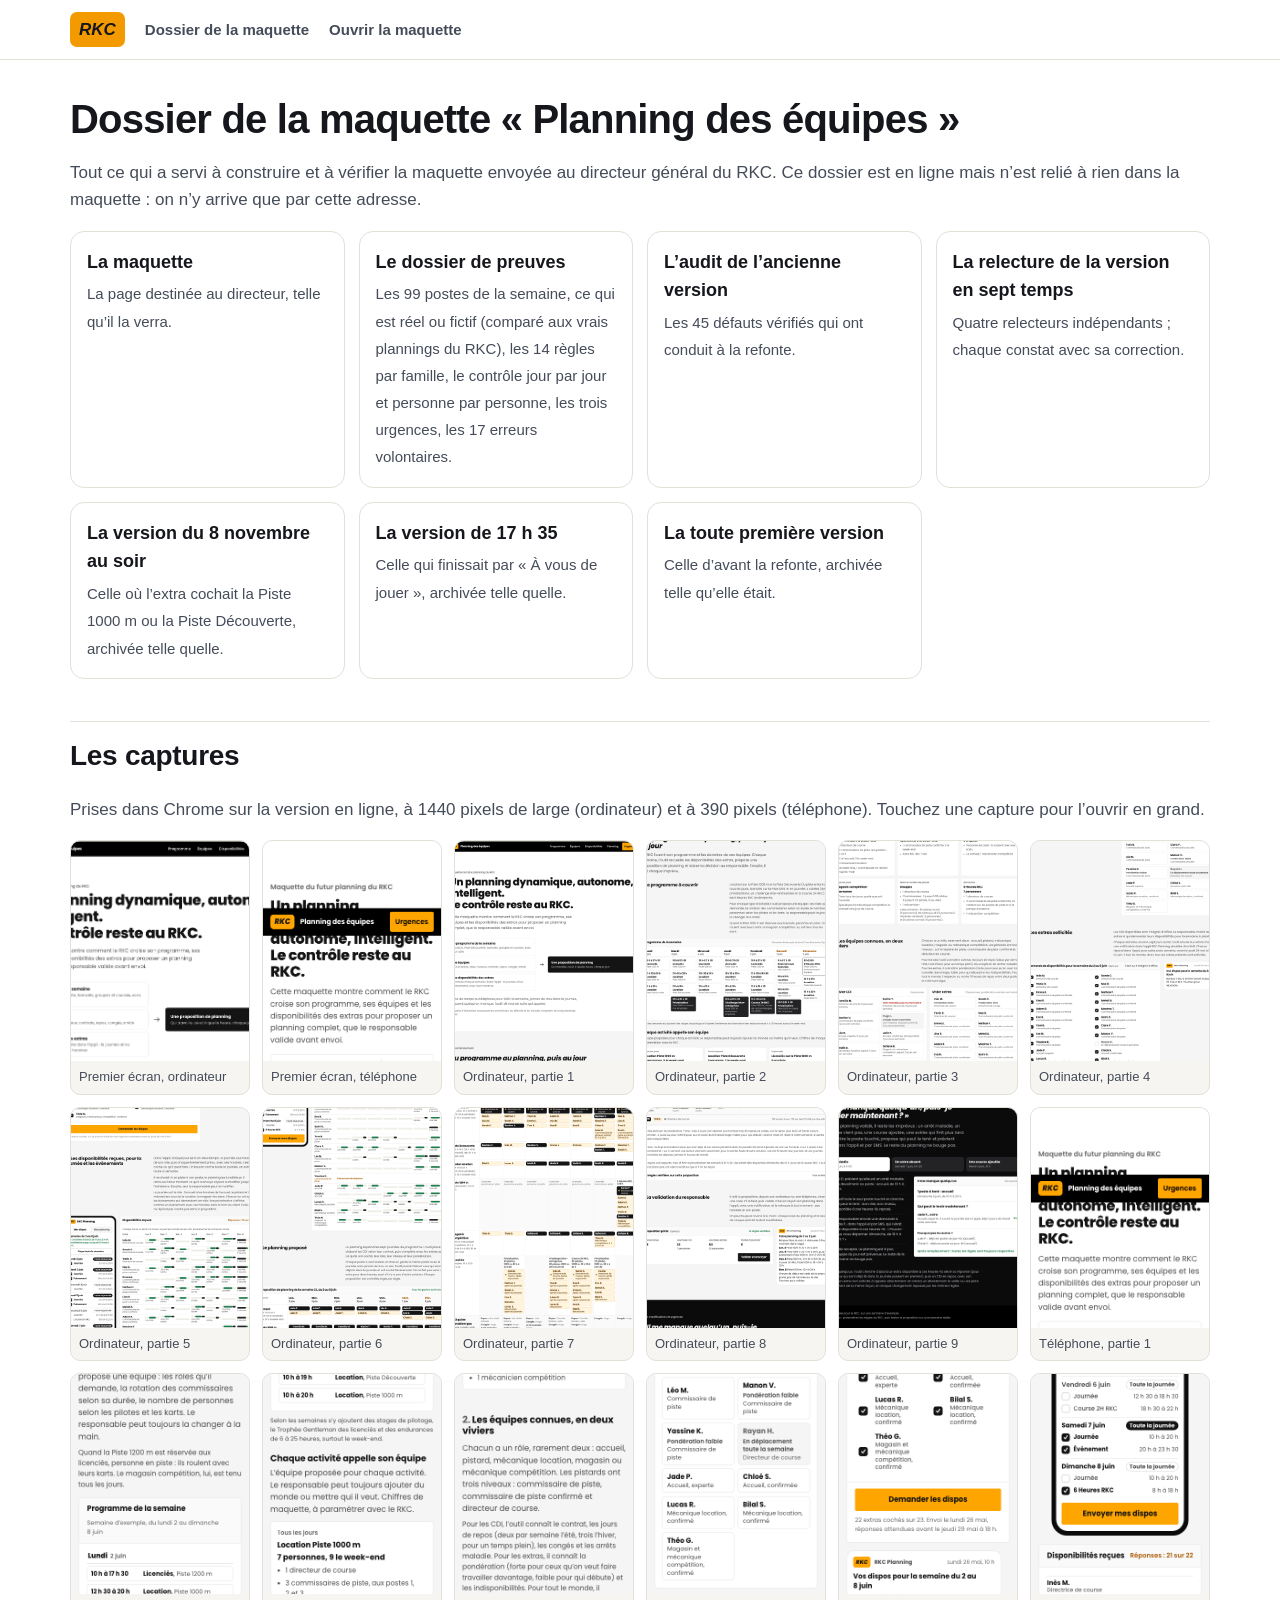
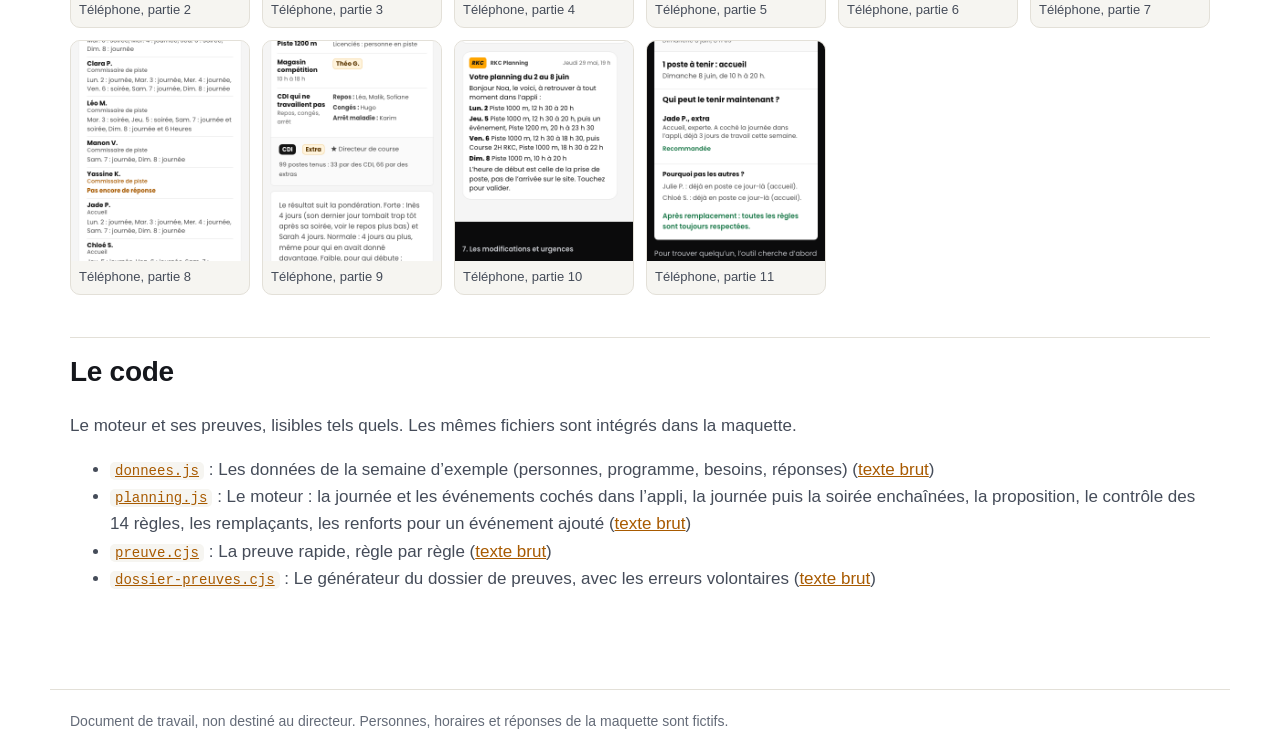
==== commit adb85f02: "Dossier de preuves : mesures et captures de la version sans marqueurs d'IA Co-Authored-By: Claude Op" ====
--- a/preuves/index.html
+++ b/preuves/index.html
@@ -47,7 +47,7 @@
 </div>
 <h2 id="captures">Les captures</h2>
 <p>Prises dans Chrome sur la version en ligne, à 1440 pixels de large (ordinateur) et à 390 pixels (téléphone). Touchez une capture pour l’ouvrir en grand.</p>
-<div class="captures"><a href="captures/premier-ecran-1440-ecran.png"><img src="captures/premier-ecran-1440-ecran.png" alt="Premier écran, ordinateur" loading="lazy"><span>Premier écran, ordinateur</span></a><a href="captures/premier-ecran-390-ecran.png"><img src="captures/premier-ecran-390-ecran.png" alt="Premier écran, téléphone" loading="lazy"><span>Premier écran, téléphone</span></a><a href="captures/ordinateur-1440-01.png"><img src="captures/ordinateur-1440-01.png" alt="Ordinateur, partie 1" loading="lazy"><span>Ordinateur, partie 1</span></a><a href="captures/ordinateur-1440-02.png"><img src="captures/ordinateur-1440-02.png" alt="Ordinateur, partie 2" loading="lazy"><span>Ordinateur, partie 2</span></a><a href="captures/ordinateur-1440-03.png"><img src="captures/ordinateur-1440-03.png" alt="Ordinateur, partie 3" loading="lazy"><span>Ordinateur, partie 3</span></a><a href="captures/ordinateur-1440-04.png"><img src="captures/ordinateur-1440-04.png" alt="Ordinateur, partie 4" loading="lazy"><span>Ordinateur, partie 4</span></a><a href="captures/ordinateur-1440-05.png"><img src="captures/ordinateur-1440-05.png" alt="Ordinateur, partie 5" loading="lazy"><span>Ordinateur, partie 5</span></a><a href="captures/ordinateur-1440-06.png"><img src="captures/ordinateur-1440-06.png" alt="Ordinateur, partie 6" loading="lazy"><span>Ordinateur, partie 6</span></a><a href="captures/ordinateur-1440-07.png"><img src="captures/ordinateur-1440-07.png" alt="Ordinateur, partie 7" loading="lazy"><span>Ordinateur, partie 7</span></a><a href="captures/ordinateur-1440-08.png"><img src="captures/ordinateur-1440-08.png" alt="Ordinateur, partie 8" loading="lazy"><span>Ordinateur, partie 8</span></a><a href="captures/ordinateur-1440-09.png"><img src="captures/ordinateur-1440-09.png" alt="Ordinateur, partie 9" loading="lazy"><span>Ordinateur, partie 9</span></a><a href="captures/ordinateur-1440-10.png"><img src="captures/ordinateur-1440-10.png" alt="Ordinateur, partie 10" loading="lazy"><span>Ordinateur, partie 10</span></a><a href="captures/telephone-390-01.png"><img src="captures/telephone-390-01.png" alt="Téléphone, partie 1" loading="lazy"><span>Téléphone, partie 1</span></a><a href="captures/telephone-390-02.png"><img src="captures/telephone-390-02.png" alt="Téléphone, partie 2" loading="lazy"><span>Téléphone, partie 2</span></a><a href="captures/telephone-390-03.png"><img src="captures/telephone-390-03.png" alt="Téléphone, partie 3" loading="lazy"><span>Téléphone, partie 3</span></a><a href="captures/telephone-390-04.png"><img src="captures/telephone-390-04.png" alt="Téléphone, partie 4" loading="lazy"><span>Téléphone, partie 4</span></a><a href="captures/telephone-390-05.png"><img src="captures/telephone-390-05.png" alt="Téléphone, partie 5" loading="lazy"><span>Téléphone, partie 5</span></a><a href="captures/telephone-390-06.png"><img src="captures/telephone-390-06.png" alt="Téléphone, partie 6" loading="lazy"><span>Téléphone, partie 6</span></a><a href="captures/telephone-390-07.png"><img src="captures/telephone-390-07.png" alt="Téléphone, partie 7" loading="lazy"><span>Téléphone, partie 7</span></a><a href="captures/telephone-390-08.png"><img src="captures/telephone-390-08.png" alt="Téléphone, partie 8" loading="lazy"><span>Téléphone, partie 8</span></a><a href="captures/telephone-390-09.png"><img src="captures/telephone-390-09.png" alt="Téléphone, partie 9" loading="lazy"><span>Téléphone, partie 9</span></a><a href="captures/telephone-390-10.png"><img src="captures/telephone-390-10.png" alt="Téléphone, partie 10" loading="lazy"><span>Téléphone, partie 10</span></a><a href="captures/telephone-390-11.png"><img src="captures/telephone-390-11.png" alt="Téléphone, partie 11" loading="lazy"><span>Téléphone, partie 11</span></a></div>
+<div class="captures"><a href="captures/premier-ecran-1440-ecran.png"><img src="captures/premier-ecran-1440-ecran.png" alt="Premier écran, ordinateur" loading="lazy"><span>Premier écran, ordinateur</span></a><a href="captures/premier-ecran-390-ecran.png"><img src="captures/premier-ecran-390-ecran.png" alt="Premier écran, téléphone" loading="lazy"><span>Premier écran, téléphone</span></a><a href="captures/ordinateur-1440-01.png"><img src="captures/ordinateur-1440-01.png" alt="Ordinateur, partie 1" loading="lazy"><span>Ordinateur, partie 1</span></a><a href="captures/ordinateur-1440-02.png"><img src="captures/ordinateur-1440-02.png" alt="Ordinateur, partie 2" loading="lazy"><span>Ordinateur, partie 2</span></a><a href="captures/ordinateur-1440-03.png"><img src="captures/ordinateur-1440-03.png" alt="Ordinateur, partie 3" loading="lazy"><span>Ordinateur, partie 3</span></a><a href="captures/ordinateur-1440-04.png"><img src="captures/ordinateur-1440-04.png" alt="Ordinateur, partie 4" loading="lazy"><span>Ordinateur, partie 4</span></a><a href="captures/ordinateur-1440-05.png"><img src="captures/ordinateur-1440-05.png" alt="Ordinateur, partie 5" loading="lazy"><span>Ordinateur, partie 5</span></a><a href="captures/ordinateur-1440-06.png"><img src="captures/ordinateur-1440-06.png" alt="Ordinateur, partie 6" loading="lazy"><span>Ordinateur, partie 6</span></a><a href="captures/ordinateur-1440-07.png"><img src="captures/ordinateur-1440-07.png" alt="Ordinateur, partie 7" loading="lazy"><span>Ordinateur, partie 7</span></a><a href="captures/ordinateur-1440-08.png"><img src="captures/ordinateur-1440-08.png" alt="Ordinateur, partie 8" loading="lazy"><span>Ordinateur, partie 8</span></a><a href="captures/ordinateur-1440-09.png"><img src="captures/ordinateur-1440-09.png" alt="Ordinateur, partie 9" loading="lazy"><span>Ordinateur, partie 9</span></a><a href="captures/telephone-390-01.png"><img src="captures/telephone-390-01.png" alt="Téléphone, partie 1" loading="lazy"><span>Téléphone, partie 1</span></a><a href="captures/telephone-390-02.png"><img src="captures/telephone-390-02.png" alt="Téléphone, partie 2" loading="lazy"><span>Téléphone, partie 2</span></a><a href="captures/telephone-390-03.png"><img src="captures/telephone-390-03.png" alt="Téléphone, partie 3" loading="lazy"><span>Téléphone, partie 3</span></a><a href="captures/telephone-390-04.png"><img src="captures/telephone-390-04.png" alt="Téléphone, partie 4" loading="lazy"><span>Téléphone, partie 4</span></a><a href="captures/telephone-390-05.png"><img src="captures/telephone-390-05.png" alt="Téléphone, partie 5" loading="lazy"><span>Téléphone, partie 5</span></a><a href="captures/telephone-390-06.png"><img src="captures/telephone-390-06.png" alt="Téléphone, partie 6" loading="lazy"><span>Téléphone, partie 6</span></a><a href="captures/telephone-390-07.png"><img src="captures/telephone-390-07.png" alt="Téléphone, partie 7" loading="lazy"><span>Téléphone, partie 7</span></a><a href="captures/telephone-390-08.png"><img src="captures/telephone-390-08.png" alt="Téléphone, partie 8" loading="lazy"><span>Téléphone, partie 8</span></a><a href="captures/telephone-390-09.png"><img src="captures/telephone-390-09.png" alt="Téléphone, partie 9" loading="lazy"><span>Téléphone, partie 9</span></a><a href="captures/telephone-390-10.png"><img src="captures/telephone-390-10.png" alt="Téléphone, partie 10" loading="lazy"><span>Téléphone, partie 10</span></a><a href="captures/telephone-390-11.png"><img src="captures/telephone-390-11.png" alt="Téléphone, partie 11" loading="lazy"><span>Téléphone, partie 11</span></a></div>
 <h2 id="code">Le code</h2>
 <p>Le moteur et ses preuves, lisibles tels quels. Les mêmes fichiers sont intégrés dans la maquette.</p>
 <ul><li><a href="https://github.com/ariver-ops/rkc-planning-vision/blob/gh-pages/preuves/sources/donnees.js.txt"><code>donnees.js</code></a> : Les données de la semaine d’exemple (personnes, programme, besoins, réponses) (<a href="sources/donnees.js.txt">texte brut</a>)</li><li><a href="https://github.com/ariver-ops/rkc-planning-vision/blob/gh-pages/preuves/sources/planning.js.txt"><code>planning.js</code></a> : Le moteur : la journée et les événements cochés dans l’appli, la journée puis la soirée enchaînées, la proposition, le contrôle des 14 règles, les remplaçants, les renforts pour un événement ajouté (<a href="sources/planning.js.txt">texte brut</a>)</li><li><a href="https://github.com/ariver-ops/rkc-planning-vision/blob/gh-pages/preuves/sources/preuve.cjs.txt"><code>preuve.cjs</code></a> : La preuve rapide, règle par règle (<a href="sources/preuve.cjs.txt">texte brut</a>)</li><li><a href="https://github.com/ariver-ops/rkc-planning-vision/blob/gh-pages/preuves/sources/dossier-preuves.cjs.txt"><code>dossier-preuves.cjs</code></a> : Le générateur du dossier de preuves, avec les erreurs volontaires (<a href="sources/dossier-preuves.cjs.txt">texte brut</a>)</li></ul>
